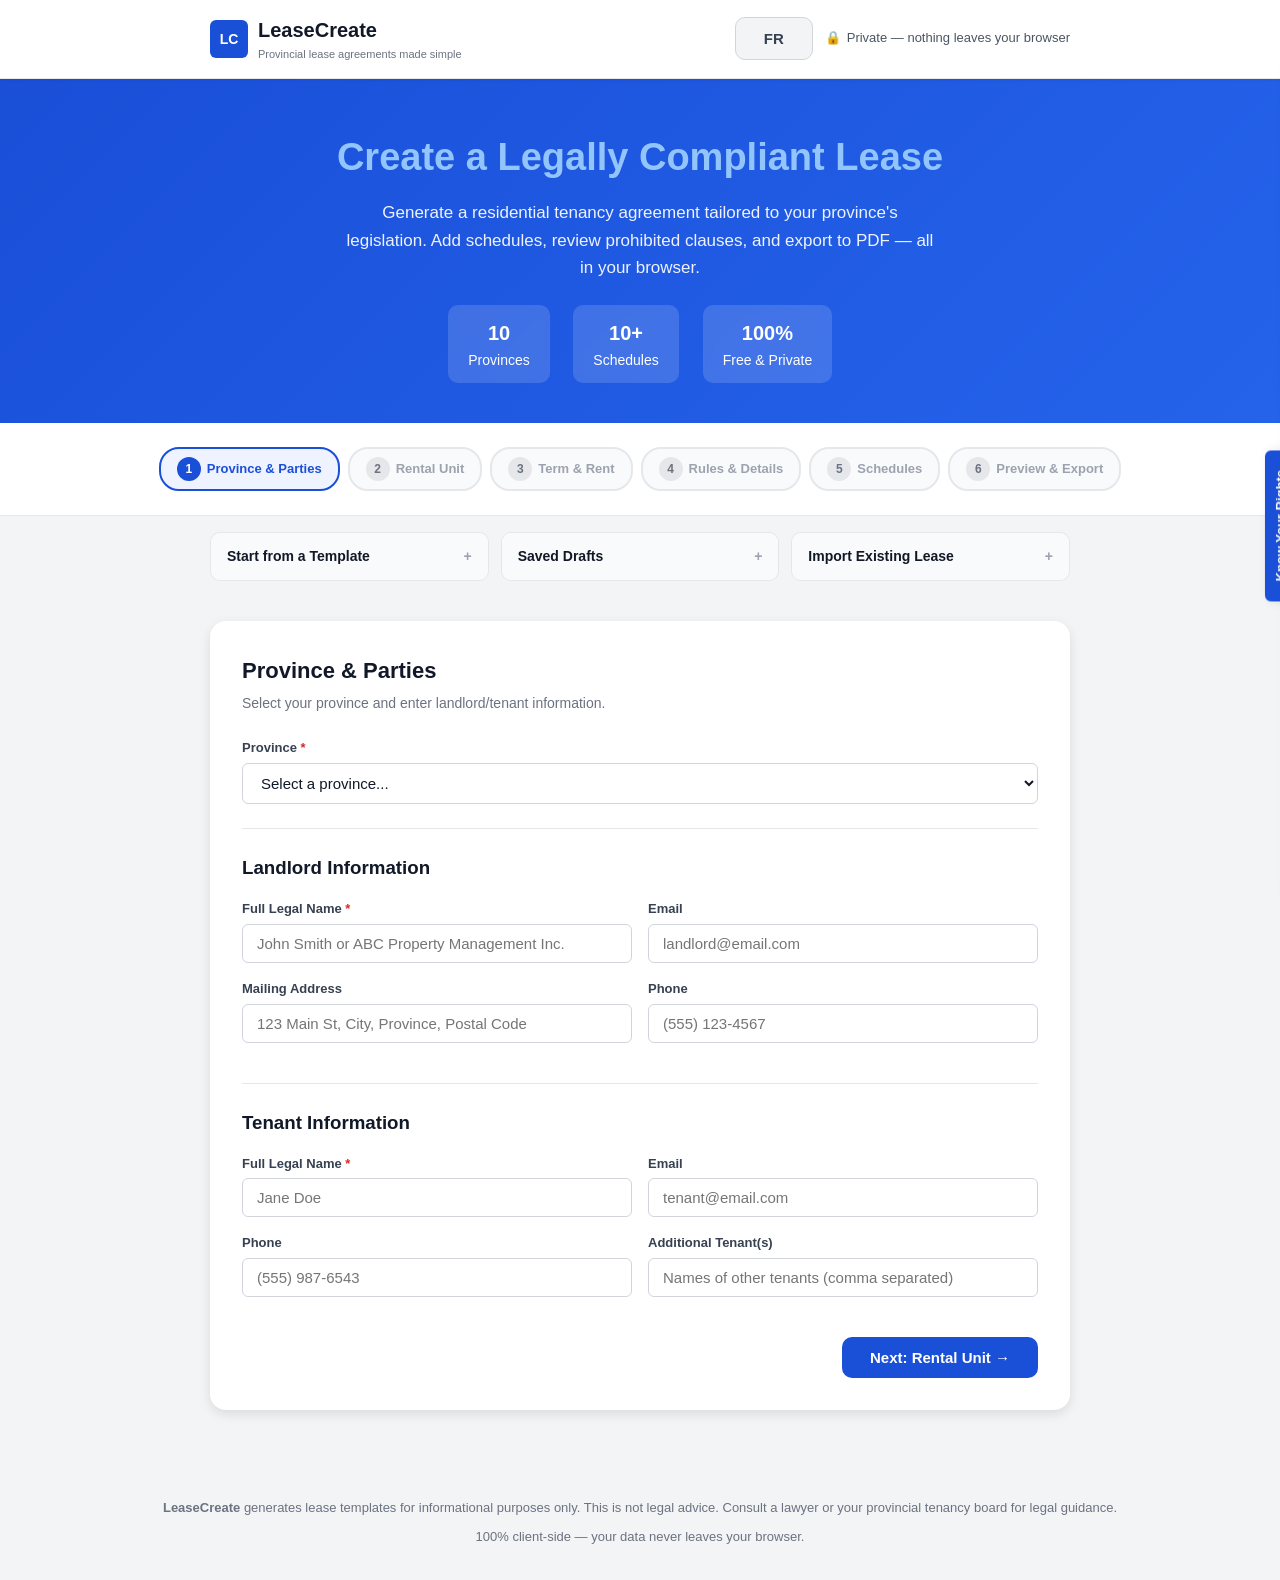
==== leasecreate/index.html @ 9e089ffe "Add LeaseCreate — Canadian residential lease agreement generator Adds LeaseCreate as a new tool at /" ====
<!DOCTYPE html>
<html lang="en">
<head>
  <meta charset="UTF-8" />
  <meta name="viewport" content="width=device-width, initial-scale=1.0" />
  <title>LeaseCreate — Canadian Residential Lease Agreement Generator</title>
  <meta name="description" content="Generate legally compliant residential lease agreements for any Canadian province. Free, private, 100% browser-based. Includes schedules, deposit rules, and provincial legislation references." />
  <meta name="keywords" content="lease agreement generator, Canadian lease, Ontario standard lease, BC rental agreement, Alberta lease, residential tenancy agreement, lease creator, rental agreement template" />
  <meta name="robots" content="index, follow" />

  <!-- Open Graph -->
  <meta property="og:title" content="LeaseCreate — Canadian Lease Agreement Generator" />
  <meta property="og:description" content="Generate legally compliant residential lease agreements for any Canadian province. Free, private, 100% browser-based." />
  <meta property="og:type" content="website" />

  <!-- Schema.org -->
  <script type="application/ld+json">
  {
    "@context": "https://schema.org",
    "@type": "WebApplication",
    "name": "LeaseCreate",
    "description": "Free browser-based Canadian residential lease agreement generator with provincial compliance, schedules, and legal references.",
    "applicationCategory": "UtilitiesApplication",
    "operatingSystem": "Any",
    "offers": { "@type": "Offer", "price": "0", "priceCurrency": "CAD" },
    "areaServed": { "@type": "Country", "name": "Canada" }
  }
  </script>

  <link rel="stylesheet" href="css/styles.css" />
</head>
<body>

<!-- ── Header ──────────────────────────────────────────────────────────────── -->
<header class="site-header">
  <div class="header-inner">
    <a href="/" class="logo" aria-label="LeaseCreate home">
      <div class="logo-icon">LC</div>
      <div>
        <div class="logo-text" data-i18n="app.name">LeaseCreate</div>
        <div class="logo-tagline" data-i18n="app.tagline">Provincial lease agreements made simple</div>
      </div>
    </a>
    <div class="header-actions">
      <button class="btn btn-sm btn-secondary" id="lang-switch" title="Toggle French/English">FR</button>
      <div class="header-badge">
        <span>&#128274;</span> <span data-i18n="app.privacy">Private — nothing leaves your browser</span>
      </div>
    </div>
  </div>
</header>

<!-- ── Hero ─────────────────────────────────────────────────────────────────── -->
<section class="hero">
  <div class="container">
    <h1><span data-i18n="hero.title.pre">Create a </span><span data-i18n="hero.title.highlight">Legally Compliant</span><span data-i18n="hero.title.post"> Lease</span></h1>
    <p data-i18n="hero.subtitle">
      Generate a residential tenancy agreement tailored to your province's legislation.
      Add schedules, review prohibited clauses, and export to PDF — all in your browser.
    </p>
    <div class="hero-features">
      <div class="hero-feature"><strong>10</strong> <span data-i18n="hero.provinces">Provinces</span></div>
      <div class="hero-feature"><strong>10+</strong> <span data-i18n="hero.schedules">Schedules</span></div>
      <div class="hero-feature"><strong>100%</strong> <span data-i18n="hero.free">Free &amp; Private</span></div>
    </div>
  </div>
</section>

<!-- ── Step Indicator ──────────────────────────────────────────────────────── -->
<div class="step-indicator">
  <div class="step active">
    <span class="step-num">1</span>
    <span class="step-label" data-i18n="step.1">Province &amp; Parties</span>
  </div>
  <div class="step">
    <span class="step-num">2</span>
    <span class="step-label" data-i18n="step.2">Rental Unit</span>
  </div>
  <div class="step">
    <span class="step-num">3</span>
    <span class="step-label" data-i18n="step.3">Term &amp; Rent</span>
  </div>
  <div class="step">
    <span class="step-num">4</span>
    <span class="step-label" data-i18n="step.4">Rules &amp; Details</span>
  </div>
  <div class="step">
    <span class="step-num">5</span>
    <span class="step-label" data-i18n="step.5">Schedules</span>
  </div>
  <div class="step">
    <span class="step-num">6</span>
    <span class="step-label" data-i18n="step.6">Preview &amp; Export</span>
  </div>
</div>

<!-- ── Rights Sidebar (Feature 5) ──────────────────────────────────────────── -->
<button class="rights-toggle" id="rights-toggle" data-i18n="rights.toggle">Know Your Rights</button>
<aside class="rights-sidebar" id="rights-sidebar"></aside>

<main>
<div class="container">

<!-- ── Templates & Drafts Bar (Features 9 & 10) ────────────────────────────── -->
<div class="toolbar-bar">
  <details class="toolbar-section">
    <summary data-i18n="templates.title">Start from a Template</summary>
    <div id="template-container"></div>
  </details>
  <details class="toolbar-section">
    <summary data-i18n="drafts.load">Saved Drafts</summary>
    <div id="drafts-container"></div>
  </details>
  <details class="toolbar-section">
    <summary>Import Existing Lease</summary>
    <div id="import-container"></div>
  </details>
</div>

<!-- ══════════════════════════════════════════════════════════════════════════ -->
<!-- STEP 1: Province & Parties                                               -->
<!-- ══════════════════════════════════════════════════════════════════════════ -->
<div class="form-step active" data-step="1">
  <div class="step-card">
    <h2 data-i18n="step1.title">Province &amp; Parties</h2>
    <p class="step-desc" data-i18n="step1.desc">Select your province and enter landlord/tenant information.</p>

    <div class="form-group">
      <label for="province"><span data-i18n="step1.province">Province</span> <span class="required">*</span></label>
      <select id="province" required>
        <option value="">Select a province...</option>
      </select>
    </div>

    <div id="province-info" hidden></div>

    <hr style="margin: 24px 0; border: none; border-top: 1px solid var(--gray-200);">

    <h3 style="margin-bottom: 16px;" data-i18n="step1.landlord">Landlord Information</h3>
    <div class="form-row">
      <div class="form-group">
        <label for="landlordName"><span data-i18n="step1.landlord.name">Full Legal Name</span> <span class="required">*</span></label>
        <input type="text" id="landlordName" required placeholder="John Smith or ABC Property Management Inc.">
      </div>
      <div class="form-group">
        <label for="landlordEmail" data-i18n="step1.landlord.email">Email</label>
        <input type="email" id="landlordEmail" placeholder="landlord@email.com">
      </div>
    </div>
    <div class="form-row">
      <div class="form-group">
        <label for="landlordAddress" data-i18n="step1.landlord.address">Mailing Address</label>
        <input type="text" id="landlordAddress" placeholder="123 Main St, City, Province, Postal Code">
      </div>
      <div class="form-group">
        <label for="landlordPhone" data-i18n="step1.landlord.phone">Phone</label>
        <input type="tel" id="landlordPhone" placeholder="(555) 123-4567">
      </div>
    </div>

    <hr style="margin: 24px 0; border: none; border-top: 1px solid var(--gray-200);">

    <h3 style="margin-bottom: 16px;" data-i18n="step1.tenant">Tenant Information</h3>
    <div class="form-row">
      <div class="form-group">
        <label for="tenantName"><span data-i18n="step1.tenant.name">Full Legal Name</span> <span class="required">*</span></label>
        <input type="text" id="tenantName" required placeholder="Jane Doe">
      </div>
      <div class="form-group">
        <label for="tenantEmail" data-i18n="step1.tenant.email">Email</label>
        <input type="email" id="tenantEmail" placeholder="tenant@email.com">
      </div>
    </div>
    <div class="form-row">
      <div class="form-group">
        <label for="tenantPhone" data-i18n="step1.tenant.phone">Phone</label>
        <input type="tel" id="tenantPhone" placeholder="(555) 987-6543">
      </div>
      <div class="form-group">
        <label for="additionalTenants" data-i18n="step1.tenant.additional">Additional Tenant(s)</label>
        <input type="text" id="additionalTenants" placeholder="Names of other tenants (comma separated)">
      </div>
    </div>

    <div class="btn-row">
      <div></div>
      <button class="btn btn-primary btn-next">Next: Rental Unit &rarr;</button>
    </div>
  </div>
</div>

<!-- ══════════════════════════════════════════════════════════════════════════ -->
<!-- STEP 2: Rental Unit                                                      -->
<!-- ══════════════════════════════════════════════════════════════════════════ -->
<div class="form-step" data-step="2">
  <div class="step-card">
    <h2 data-i18n="step2.title">Rental Unit Details</h2>
    <p class="step-desc" data-i18n="step2.desc">Describe the property being rented.</p>

    <div class="form-row">
      <div class="form-group" style="grid-column: 1 / -1;">
        <label for="unitAddress"><span data-i18n="step2.address">Street Address</span> <span class="required">*</span></label>
        <input type="text" id="unitAddress" required placeholder="456 Rental Ave">
      </div>
    </div>
    <div class="form-row three">
      <div class="form-group">
        <label for="unitNumber" data-i18n="step2.unit">Unit / Suite #</label>
        <input type="text" id="unitNumber" placeholder="Apt 2B">
      </div>
      <div class="form-group">
        <label for="city"><span data-i18n="step2.city">City</span> <span class="required">*</span></label>
        <input type="text" id="city" required placeholder="Toronto">
      </div>
      <div class="form-group">
        <label for="postalCode"><span data-i18n="step2.postal">Postal Code</span> <span class="required">*</span></label>
        <input type="text" id="postalCode" required placeholder="M5V 1A1">
      </div>
    </div>

    <div class="form-row">
      <div class="form-group">
        <label for="unitType" data-i18n="step2.type">Unit Type</label>
        <select id="unitType">
          <option value="">Select...</option>
          <option value="Apartment">Apartment</option>
          <option value="Condo">Condo/Condominium</option>
          <option value="House">House</option>
          <option value="Townhouse">Townhouse</option>
          <option value="Basement">Basement Apartment</option>
          <option value="Duplex">Duplex</option>
          <option value="Room">Room in Shared Dwelling</option>
          <option value="Studio">Studio/Bachelor</option>
          <option value="Other">Other</option>
        </select>
      </div>
      <div class="form-group" style="display: flex; flex-direction: column; justify-content: flex-end;">
        <div class="form-check">
          <input type="checkbox" id="isFurnished">
          <label for="isFurnished" data-i18n="step2.furnished">Furnished</label>
        </div>
      </div>
    </div>

    <div class="form-row">
      <div class="form-group">
        <div class="form-check">
          <input type="checkbox" id="parkingIncluded">
          <label for="parkingIncluded" data-i18n="step2.parking">Parking included</label>
        </div>
        <input type="text" id="parkingDetails" placeholder="Parking details (e.g., 1 underground spot)" style="margin-top: 6px;">
      </div>
      <div class="form-group">
        <div class="form-check">
          <input type="checkbox" id="storageIncluded">
          <label for="storageIncluded" data-i18n="step2.storage">Storage locker included</label>
        </div>
      </div>
    </div>

    <div class="btn-row">
      <button class="btn btn-secondary btn-prev">&larr; Back</button>
      <button class="btn btn-primary btn-next">Next: Term &amp; Rent &rarr;</button>
    </div>
  </div>
</div>

<!-- ══════════════════════════════════════════════════════════════════════════ -->
<!-- STEP 3: Term & Rent                                                      -->
<!-- ══════════════════════════════════════════════════════════════════════════ -->
<div class="form-step" data-step="3">
  <div class="step-card">
    <h2 data-i18n="step3.title">Tenancy Term &amp; Rent</h2>
    <p class="step-desc" data-i18n="step3.desc">Set the lease term, rent amount, and deposit details.</p>

    <h3 style="margin-bottom: 12px;">Tenancy Type</h3>
    <div class="form-row">
      <div class="form-check">
        <input type="radio" name="termType" id="termFixed" value="fixed" checked>
        <label for="termFixed" data-i18n="step3.fixed">Fixed Term (e.g., 1 year)</label>
      </div>
      <div class="form-check">
        <input type="radio" name="termType" id="termMonthly" value="monthly">
        <label for="termMonthly" data-i18n="step3.monthly">Month-to-Month (Periodic)</label>
      </div>
    </div>

    <div class="form-row" style="margin-top: 16px;">
      <div class="form-group">
        <label for="startDate"><span data-i18n="step3.start">Start Date</span> <span class="required">*</span></label>
        <input type="date" id="startDate" required>
      </div>
      <div class="form-group" id="endDateGroup">
        <label for="endDate"><span data-i18n="step3.end">End Date</span> <span class="required">*</span></label>
        <input type="date" id="endDate">
      </div>
    </div>

    <hr style="margin: 24px 0; border: none; border-top: 1px solid var(--gray-200);">

    <h3 style="margin-bottom: 12px;">Rent</h3>
    <div class="form-row three">
      <div class="form-group">
        <label for="rentAmount"><span data-i18n="step3.rent">Monthly Rent ($)</span> <span class="required">*</span></label>
        <input type="number" id="rentAmount" required step="0.01" placeholder="1800.00">
      </div>
      <div class="form-group">
        <label for="rentDueDay" data-i18n="step3.due">Due Day</label>
        <select id="rentDueDay">
          <option value="1st">1st of the month</option>
          <option value="15th">15th of the month</option>
          <option value="Last day">Last day of the month</option>
        </select>
      </div>
      <div class="form-group">
        <label for="paymentMethod" data-i18n="step3.method">Payment Method</label>
        <select id="paymentMethod">
          <option value="E-transfer">E-transfer</option>
          <option value="Cheque">Cheque</option>
          <option value="Direct deposit">Direct deposit</option>
          <option value="Cash">Cash</option>
          <option value="Other">Other</option>
        </select>
      </div>
    </div>

    <hr style="margin: 24px 0; border: none; border-top: 1px solid var(--gray-200);">

    <h3 style="margin-bottom: 12px;" data-i18n="step3.deposits">Deposits</h3>
    <div id="deposit-fields">
      <p class="form-notice">Select a province in Step 1 to see deposit rules for your jurisdiction.</p>
    </div>

    <div class="btn-row">
      <button class="btn btn-secondary btn-prev">&larr; Back</button>
      <button class="btn btn-primary btn-next">Next: Rules &amp; Details &rarr;</button>
    </div>
  </div>
</div>

<!-- ══════════════════════════════════════════════════════════════════════════ -->
<!-- STEP 4: Rules & Details                                                  -->
<!-- ══════════════════════════════════════════════════════════════════════════ -->
<div class="form-step" data-step="4">
  <div class="step-card">
    <h2 data-i18n="step4.title">Rules, Utilities &amp; Details</h2>
    <p class="step-desc" data-i18n="step4.desc">Set house rules, utility responsibilities, and additional terms.</p>

    <h3 style="margin-bottom: 12px;">House Rules</h3>
    <div class="form-row">
      <div>
        <div class="form-check">
          <input type="checkbox" id="smokingAllowed">
          <label for="smokingAllowed" data-i18n="step4.smoking">Smoking permitted</label>
        </div>
        <div class="form-check">
          <input type="checkbox" id="petsAllowed">
          <label for="petsAllowed" data-i18n="step4.pets">Pets permitted</label>
        </div>
        <p id="pet-notice" hidden></p>
      </div>
      <div>
        <div class="form-check">
          <input type="checkbox" id="tenantInsurance">
          <label for="tenantInsurance" data-i18n="step4.insurance">Tenant insurance required</label>
        </div>
      </div>
    </div>

    <div class="form-row" style="margin-top: 12px;">
      <div class="form-group">
        <label for="guestPolicy" data-i18n="step4.guest">Guest Policy</label>
        <input type="text" id="guestPolicy" placeholder="e.g., Guests may stay up to 14 consecutive days">
      </div>
      <div class="form-group">
        <label for="noisePolicy" data-i18n="step4.noise">Quiet Hours</label>
        <input type="text" id="noisePolicy" placeholder="e.g., 10 PM to 8 AM">
      </div>
    </div>

    <hr style="margin: 24px 0; border: none; border-top: 1px solid var(--gray-200);">

    <h3 style="margin-bottom: 12px;" data-i18n="step4.utilities">Utilities Included in Rent</h3>
    <div class="utility-grid">
      <div class="utility-item">
        <span>Heat</span>
        <label class="toggle-switch">
          <input type="checkbox" class="utility-toggle" data-utility="heat" checked>
          <span class="toggle-slider"></span>
        </label>
      </div>
      <div class="utility-item">
        <span>Electricity</span>
        <label class="toggle-switch">
          <input type="checkbox" class="utility-toggle" data-utility="electricity">
          <span class="toggle-slider"></span>
        </label>
      </div>
      <div class="utility-item">
        <span>Water</span>
        <label class="toggle-switch">
          <input type="checkbox" class="utility-toggle" data-utility="water" checked>
          <span class="toggle-slider"></span>
        </label>
      </div>
      <div class="utility-item">
        <span>Internet</span>
        <label class="toggle-switch">
          <input type="checkbox" class="utility-toggle" data-utility="internet">
          <span class="toggle-slider"></span>
        </label>
      </div>
      <div class="utility-item">
        <span>Cable / TV</span>
        <label class="toggle-switch">
          <input type="checkbox" class="utility-toggle" data-utility="cabletv">
          <span class="toggle-slider"></span>
        </label>
      </div>
      <div class="utility-item">
        <span>Laundry</span>
        <label class="toggle-switch">
          <input type="checkbox" class="utility-toggle" data-utility="laundry">
          <span class="toggle-slider"></span>
        </label>
      </div>
      <div class="utility-item">
        <span>Air Conditioning</span>
        <label class="toggle-switch">
          <input type="checkbox" class="utility-toggle" data-utility="airconditioning">
          <span class="toggle-slider"></span>
        </label>
      </div>
    </div>

    <hr style="margin: 24px 0; border: none; border-top: 1px solid var(--gray-200);">

    <div class="form-group">
      <label for="maintenanceNotes" data-i18n="step4.maintenance">Maintenance Notes</label>
      <textarea id="maintenanceNotes" rows="3" placeholder="Any specific maintenance responsibilities or notes..."></textarea>
    </div>

    <div class="form-group">
      <label for="additionalTerms" data-i18n="step4.additional">Additional Terms</label>
      <textarea id="additionalTerms" rows="4" placeholder="Any additional terms or conditions agreed between parties..."></textarea>
      <span class="field-help">Terms that conflict with provincial legislation are void and unenforceable.</span>
      <!-- Feature 1: Clause Checker results -->
      <div id="clause-check-results" class="clause-results" hidden></div>
    </div>

    <div class="btn-row">
      <button class="btn btn-secondary btn-prev">&larr; Back</button>
      <button class="btn btn-primary btn-next">Next: Schedules &rarr;</button>
    </div>
  </div>
</div>

<!-- ══════════════════════════════════════════════════════════════════════════ -->
<!-- STEP 5: Schedules                                                        -->
<!-- ══════════════════════════════════════════════════════════════════════════ -->
<div class="form-step" data-step="5">
  <div class="step-card">
    <h2 data-i18n="step5.title">Schedules (Additional Agreements)</h2>
    <p class="step-desc" data-i18n="step5.desc">Select any additional schedules to attach to the lease. These become part of the agreement.</p>

    <div id="schedule-list">
      <p class="form-notice">Select a province first to see available schedules.</p>
    </div>

    <div class="btn-row">
      <button class="btn btn-secondary btn-prev">&larr; Back</button>
      <button class="btn btn-primary btn-next" data-i18n="btn.generate">Generate Lease &rarr;</button>
    </div>
  </div>
</div>

<!-- ══════════════════════════════════════════════════════════════════════════ -->
<!-- STEP 6: Preview & Export                                                 -->
<!-- ══════════════════════════════════════════════════════════════════════════ -->
<div class="form-step" data-step="6">
  <div class="step-card">
    <h2 data-i18n="step6.title">Preview &amp; Export</h2>
    <p class="step-desc" data-i18n="step6.desc">Review your lease agreement and export to PDF.</p>

    <div class="preview-actions">
      <button class="btn btn-success btn-lg" id="btn-export" data-i18n="step6.export">Export as PDF</button>
      <button class="btn btn-secondary" id="btn-edit" data-i18n="step6.edit">&larr; Edit Details</button>
      <button class="btn btn-secondary" id="btn-regenerate" data-i18n="step6.regenerate">Regenerate Preview</button>
    </div>
  </div>

  <div id="lease-preview"></div>

  <div style="text-align: center; margin: 24px 0;">
    <button class="btn btn-success btn-lg" onclick="document.getElementById('btn-export').click()" data-i18n="step6.export">Export as PDF</button>
  </div>
</div>

</div><!-- .container -->
</main>

<!-- ── Footer ──────────────────────────────────────────────────────────────── -->
<footer class="site-footer">
  <p data-i18n="footer.disclaimer">
    <strong>LeaseCreate</strong> generates lease templates for informational purposes only.
    This is not legal advice. Consult a lawyer or your provincial tenancy board for legal guidance.
  </p>
  <p style="margin-top: 8px;" data-i18n="footer.privacy">
    100% client-side — your data never leaves your browser.
  </p>
</footer>

<script src="js/bundle.js"></script>
</body>
</html>
---- leasecreate/css/styles.css ----
/* LeaseCreate — Styles */

/* ── Reset & Base ──────────────────────────────────────────────────────────── */
*, *::before, *::after { box-sizing: border-box; margin: 0; padding: 0; }

:root {
  --font: -apple-system, BlinkMacSystemFont, 'Segoe UI', Roboto, 'Helvetica Neue', Arial, sans-serif;

  --primary:      #1a4fd8;
  --primary-dark: #1239a8;
  --primary-bg:   #eef3ff;
  --primary-light: #dbe7ff;

  --green:    #16a34a;
  --green-bg: #f0fdf4;
  --green-bd: #bbf7d0;

  --amber:    #d97706;
  --amber-bg: #fffbeb;
  --amber-bd: #fde68a;

  --red:    #dc2626;
  --red-bg: #fef2f2;

  --gray-900: #111827;
  --gray-700: #374151;
  --gray-600: #4b5563;
  --gray-500: #6b7280;
  --gray-400: #9ca3af;
  --gray-300: #d1d5db;
  --gray-200: #e5e7eb;
  --gray-100: #f3f4f6;
  --gray-50:  #f9fafb;
  --white:    #ffffff;

  --radius-sm: 6px;
  --radius:    10px;
  --radius-lg: 16px;

  --shadow-sm: 0 1px 3px rgba(0,0,0,.08);
  --shadow:    0 4px 12px rgba(0,0,0,.1);
  --shadow-lg: 0 8px 24px rgba(0,0,0,.12);
}

html { scroll-behavior: smooth; }

body {
  font-family: var(--font);
  font-size: 16px;
  line-height: 1.6;
  color: var(--gray-900);
  background: var(--gray-100);
}

a { color: var(--primary); }
a:hover { color: var(--primary-dark); }

/* ── Layout ────────────────────────────────────────────────────────────────── */
.container {
  max-width: 900px;
  margin: 0 auto;
  padding: 0 20px;
}

/* ── Header ────────────────────────────────────────────────────────────────── */
.site-header {
  background: var(--white);
  border-bottom: 1px solid var(--gray-200);
  position: sticky;
  top: 0;
  z-index: 100;
  box-shadow: var(--shadow-sm);
}

.header-inner {
  max-width: 900px;
  margin: 0 auto;
  padding: 14px 20px;
  display: flex;
  align-items: center;
  justify-content: space-between;
  gap: 16px;
}

.logo {
  display: flex;
  align-items: center;
  gap: 10px;
  text-decoration: none;
}

.logo-icon {
  width: 38px;
  height: 38px;
  background: var(--primary);
  border-radius: var(--radius-sm);
  display: flex;
  align-items: center;
  justify-content: center;
  color: var(--white);
  font-weight: 800;
  font-size: 14px;
}

.logo-text {
  font-size: 20px;
  font-weight: 800;
  color: var(--gray-900);
}

.logo-tagline {
  font-size: 11px;
  color: var(--gray-500);
}

.header-actions {
  display: flex;
  align-items: center;
  gap: 12px;
}

.header-badge {
  font-size: 13px;
  color: var(--gray-600);
  display: flex;
  align-items: center;
  gap: 6px;
}

.btn-sm {
  padding: 6px 14px;
  font-size: 13px;
  border-radius: var(--radius-sm);
}

.btn-danger {
  background: var(--red);
  color: var(--white);
  border: none;
}

.btn-danger:hover {
  background: #b91c1c;
}

/* ── Hero ──────────────────────────────────────────────────────────────────── */
.hero {
  background: linear-gradient(135deg, var(--primary) 0%, #2563eb 100%);
  color: var(--white);
  padding: 48px 0 40px;
  text-align: center;
}

.hero h1 {
  font-size: clamp(26px, 4vw, 38px);
  font-weight: 800;
  margin-bottom: 12px;
}

.hero h1 span { color: #93c5fd; }

.hero p {
  font-size: 17px;
  max-width: 600px;
  margin: 0 auto 24px;
  opacity: 0.92;
}

.hero-features {
  display: flex;
  justify-content: center;
  gap: 24px;
  flex-wrap: wrap;
}

.hero-feature {
  background: rgba(255,255,255,0.15);
  border-radius: var(--radius);
  padding: 12px 20px;
  font-size: 14px;
  backdrop-filter: blur(4px);
}

.hero-feature strong { display: block; font-size: 20px; }

/* ── Step Indicator ────────────────────────────────────────────────────────── */
.step-indicator {
  display: flex;
  justify-content: center;
  gap: 8px;
  padding: 24px 20px;
  background: var(--white);
  border-bottom: 1px solid var(--gray-200);
  flex-wrap: wrap;
}

.step-indicator .step {
  display: flex;
  align-items: center;
  gap: 6px;
  padding: 8px 16px;
  border-radius: 20px;
  font-size: 13px;
  font-weight: 600;
  color: var(--gray-400);
  background: var(--gray-50);
  border: 2px solid var(--gray-200);
  transition: all 0.3s;
}

.step-indicator .step .step-num {
  width: 24px;
  height: 24px;
  border-radius: 50%;
  display: flex;
  align-items: center;
  justify-content: center;
  font-size: 12px;
  font-weight: 700;
  background: var(--gray-200);
  color: var(--gray-500);
}

.step-indicator .step.active {
  color: var(--primary);
  background: var(--primary-bg);
  border-color: var(--primary);
}

.step-indicator .step.active .step-num {
  background: var(--primary);
  color: var(--white);
}

.step-indicator .step.completed {
  color: var(--green);
  background: var(--green-bg);
  border-color: var(--green-bd);
}

.step-indicator .step.completed .step-num {
  background: var(--green);
  color: var(--white);
}

/* ── Form Steps ────────────────────────────────────────────────────────────── */
.form-step {
  display: none;
  padding: 32px 0;
}

.form-step.active { display: block; }

.step-card {
  background: var(--white);
  border-radius: var(--radius-lg);
  padding: 32px;
  box-shadow: var(--shadow);
  margin-bottom: 24px;
}

.step-card h2 {
  font-size: 22px;
  margin-bottom: 4px;
  color: var(--gray-900);
}

.step-card .step-desc {
  color: var(--gray-500);
  margin-bottom: 24px;
  font-size: 14px;
}

/* ── Form Groups ───────────────────────────────────────────────────────────── */
.form-row {
  display: grid;
  grid-template-columns: 1fr 1fr;
  gap: 16px;
}

.form-row.three { grid-template-columns: 1fr 1fr 1fr; }

.form-group {
  margin-bottom: 16px;
}

.form-group label {
  display: block;
  font-size: 13px;
  font-weight: 600;
  color: var(--gray-700);
  margin-bottom: 4px;
}

.form-group label .required {
  color: var(--red);
}

.form-group input,
.form-group select,
.form-group textarea {
  width: 100%;
  padding: 10px 14px;
  border: 1.5px solid var(--gray-300);
  border-radius: var(--radius-sm);
  font-family: var(--font);
  font-size: 15px;
  color: var(--gray-900);
  background: var(--white);
  transition: border-color 0.2s, box-shadow 0.2s;
}

.form-group input:focus,
.form-group select:focus,
.form-group textarea:focus {
  outline: none;
  border-color: var(--primary);
  box-shadow: 0 0 0 3px rgba(26,79,216,0.12);
}

.form-group textarea {
  resize: vertical;
  min-height: 80px;
}

.form-group.error input,
.form-group.error select,
.form-group.error textarea {
  border-color: var(--red);
  box-shadow: 0 0 0 3px rgba(220,38,38,0.1);
}

.field-help {
  display: block;
  font-size: 12px;
  color: var(--gray-500);
  margin-top: 4px;
}

.form-notice {
  background: var(--amber-bg);
  border: 1px solid var(--amber-bd);
  border-left: 4px solid var(--amber);
  padding: 12px 16px;
  border-radius: var(--radius-sm);
  font-size: 14px;
  margin-bottom: 16px;
}

/* ── Checkbox / Radio ──────────────────────────────────────────────────────── */
.form-check {
  display: flex;
  align-items: center;
  gap: 8px;
  margin-bottom: 8px;
}

.form-check input[type="checkbox"],
.form-check input[type="radio"] {
  width: 18px;
  height: 18px;
  accent-color: var(--primary);
}

.form-check label {
  font-size: 14px;
  font-weight: 500;
  margin-bottom: 0;
}

/* ── Province Info Banner ──────────────────────────────────────────────────── */
#province-info {
  background: var(--primary-bg);
  border: 1px solid var(--primary-light);
  border-left: 4px solid var(--primary);
  border-radius: var(--radius-sm);
  padding: 14px 18px;
  margin-top: 16px;
  font-size: 14px;
  line-height: 1.6;
}

#province-info .info-warning {
  color: var(--amber);
  font-weight: 600;
}

/* ── Utility Toggles ──────────────────────────────────────────────────────── */
.utility-grid {
  display: grid;
  grid-template-columns: 1fr 1fr;
  gap: 8px;
}

.utility-item {
  display: flex;
  align-items: center;
  justify-content: space-between;
  padding: 10px 14px;
  background: var(--gray-50);
  border-radius: var(--radius-sm);
  border: 1px solid var(--gray-200);
}

.utility-item span { font-size: 14px; font-weight: 500; }

.toggle-switch {
  position: relative;
  width: 44px;
  height: 24px;
}

.toggle-switch input {
  opacity: 0;
  width: 0;
  height: 0;
}

.toggle-slider {
  position: absolute;
  inset: 0;
  background: var(--gray-300);
  border-radius: 12px;
  cursor: pointer;
  transition: 0.3s;
}

.toggle-slider::before {
  content: '';
  position: absolute;
  width: 18px;
  height: 18px;
  left: 3px;
  top: 3px;
  background: var(--white);
  border-radius: 50%;
  transition: 0.3s;
}

.toggle-switch input:checked + .toggle-slider {
  background: var(--green);
}

.toggle-switch input:checked + .toggle-slider::before {
  transform: translateX(20px);
}

/* ── Schedule Selector ─────────────────────────────────────────────────────── */
#schedule-list {
  display: grid;
  gap: 8px;
}

.schedule-option {
  border: 1.5px solid var(--gray-200);
  border-radius: var(--radius);
  padding: 14px 16px;
  transition: all 0.2s;
  cursor: pointer;
}

.schedule-option:hover {
  border-color: var(--primary);
  background: var(--primary-bg);
}

.schedule-option label {
  display: flex;
  align-items: flex-start;
  gap: 12px;
  cursor: pointer;
}

.schedule-option input[type="checkbox"] {
  margin-top: 3px;
  width: 18px;
  height: 18px;
  accent-color: var(--primary);
  flex-shrink: 0;
}

.schedule-info {
  display: flex;
  flex-direction: column;
  gap: 2px;
}

.schedule-info strong { font-size: 14px; }
.schedule-info span { font-size: 12px; color: var(--gray-500); }

/* ── Buttons ───────────────────────────────────────────────────────────────── */
.btn-row {
  display: flex;
  justify-content: space-between;
  gap: 12px;
  margin-top: 24px;
}

.btn {
  display: inline-flex;
  align-items: center;
  gap: 8px;
  padding: 12px 28px;
  border-radius: var(--radius);
  font-family: var(--font);
  font-size: 15px;
  font-weight: 600;
  cursor: pointer;
  border: none;
  transition: all 0.2s;
}

.btn-primary {
  background: var(--primary);
  color: var(--white);
}

.btn-primary:hover {
  background: var(--primary-dark);
  box-shadow: var(--shadow);
}

.btn-secondary {
  background: var(--gray-100);
  color: var(--gray-700);
  border: 1.5px solid var(--gray-300);
}

.btn-secondary:hover {
  background: var(--gray-200);
}

.btn-success {
  background: var(--green);
  color: var(--white);
}

.btn-success:hover {
  background: #15803d;
  box-shadow: var(--shadow);
}

.btn-lg {
  padding: 14px 36px;
  font-size: 16px;
}

/* ── Preview ───────────────────────────────────────────────────────────────── */
.preview-actions {
  display: flex;
  gap: 12px;
  margin-bottom: 20px;
  flex-wrap: wrap;
}

#lease-preview {
  background: var(--white);
  border-radius: var(--radius-lg);
  padding: 40px;
  box-shadow: var(--shadow-lg);
  font-family: 'Georgia', 'Times New Roman', serif;
  font-size: 14px;
  line-height: 1.6;
  color: #1a1a1a;
}

#lease-preview h1 {
  font-size: 22px;
  text-align: center;
  margin-bottom: 4px;
  letter-spacing: 2px;
}

#lease-preview h2 {
  font-size: 15px;
  border-bottom: 2px solid var(--primary);
  padding-bottom: 4px;
  margin: 24px 0 12px;
  color: var(--primary);
}

#lease-preview h3 {
  font-size: 13px;
  margin: 14px 0 6px;
}

#lease-preview .lease-header {
  text-align: center;
  margin-bottom: 30px;
  border-bottom: 3px double #333;
  padding-bottom: 20px;
}

#lease-preview .lease-subtitle { color: #555; font-style: italic; }
#lease-preview .lease-legislation { font-size: 11px; color: #666; }
#lease-preview .lease-date { margin-top: 8px; }

#lease-preview .lease-note {
  background: #fff3cd;
  padding: 8px 12px;
  border-left: 4px solid #ffc107;
  margin: 10px 0;
  font-size: 11px;
}

#lease-preview .lease-section { margin-bottom: 20px; }

#lease-preview .lease-field-group {
  display: grid;
  grid-template-columns: 1fr 1fr;
  gap: 16px;
}

#lease-preview .lease-field label {
  font-weight: bold;
  font-size: 10px;
  text-transform: uppercase;
  color: #555;
}

#lease-preview .full-width { grid-column: 1 / -1; }

#lease-preview .lease-info {
  font-size: 11px;
  color: #555;
  font-style: italic;
  margin-top: 4px;
}

#lease-preview .lease-warning {
  background: var(--red-bg);
  border-left: 4px solid var(--red);
  padding: 8px 12px;
  font-size: 11px;
}

#lease-preview .lease-table {
  width: 100%;
  border-collapse: collapse;
  margin: 10px 0;
  font-size: 12px;
}

#lease-preview .lease-table th,
#lease-preview .lease-table td {
  border: 1px solid #ccc;
  padding: 6px 10px;
  text-align: left;
}

#lease-preview .lease-table th {
  background: #f0f0f0;
  font-weight: bold;
}

#lease-preview .lease-legal {
  background: #f8f9fa;
  padding: 14px;
  border: 1px solid #ddd;
  border-radius: 4px;
}

#lease-preview .sig-grid {
  display: grid;
  grid-template-columns: 1fr 1fr;
  gap: 40px;
  margin-top: 40px;
}

#lease-preview .sig-block { text-align: center; }
#lease-preview .sig-line { border-bottom: 1px solid #333; height: 50px; margin-bottom: 8px; }
#lease-preview .sig-name { font-weight: bold; }
#lease-preview .sig-date { font-size: 10px; color: #555; }

#lease-preview .blank-line {
  border-bottom: 1px solid #ccc;
  height: 28px;
  margin-bottom: 4px;
}

#lease-preview ul {
  margin: 6px 0;
  padding-left: 22px;
}

#lease-preview li { margin-bottom: 3px; font-size: 13px; }

#lease-preview .lease-schedule {
  border-top: 3px solid var(--primary);
  padding-top: 20px;
  margin-top: 30px;
}

#lease-preview .room-cell {
  font-weight: bold;
  background: #f8f8f8;
  vertical-align: top;
}

/* ── Pet Notice ────────────────────────────────────────────────────────────── */
#pet-notice {
  font-size: 12px;
  color: var(--amber);
  font-style: italic;
  margin-top: 4px;
}

/* ── Footer ────────────────────────────────────────────────────────────────── */
.site-footer {
  text-align: center;
  padding: 32px 20px;
  color: var(--gray-500);
  font-size: 13px;
}

.site-footer a { color: var(--primary); }

/* ── Feature 1: Clause Checker ─────────────────────────────────────────────── */
.clause-results {
  margin-top: 8px;
}

.clause-alert {
  display: flex;
  align-items: flex-start;
  gap: 8px;
  padding: 10px 14px;
  border-radius: var(--radius-sm);
  font-size: 13px;
  margin-bottom: 6px;
  line-height: 1.4;
}

.clause-illegal {
  background: var(--red-bg);
  border-left: 4px solid var(--red);
  color: #991b1b;
}

.clause-warning {
  background: var(--amber-bg);
  border-left: 4px solid var(--amber);
  color: #92400e;
}

.clause-info {
  background: #eff6ff;
  border-left: 4px solid #2563eb;
  color: #1e40af;
}

.clause-alert span { font-size: 16px; flex-shrink: 0; margin-top: 1px; }

/* ── Feature 3: Signature Pads ─────────────────────────────────────────────── */
.signature-section {
  margin-top: 32px;
  border-top: 2px solid var(--primary);
  padding-top: 20px;
}

.signature-section h3 {
  font-size: 16px;
  margin-bottom: 4px;
}

.sig-instructions {
  font-size: 13px;
  color: var(--gray-500);
  margin-bottom: 16px;
}

.sig-pads {
  display: grid;
  grid-template-columns: 1fr 1fr;
  gap: 24px;
}

.sig-pad-group label {
  display: block;
  font-weight: 600;
  font-size: 13px;
  margin-bottom: 6px;
  color: var(--gray-700);
}

.sig-pad-wrapper {
  border: 1.5px solid var(--gray-300);
  border-radius: var(--radius-sm);
  overflow: hidden;
  background: var(--white);
  cursor: crosshair;
}

.sig-canvas {
  display: block;
  width: 100%;
  touch-action: none;
}

.sig-pad-actions {
  display: flex;
  gap: 8px;
  align-items: center;
  margin-top: 8px;
}

.sig-typed-input {
  flex: 1;
  padding: 6px 10px;
  border: 1.5px solid var(--gray-300);
  border-radius: var(--radius-sm);
  font-family: 'Brush Script MT', 'Segoe Script', cursive;
  font-size: 18px;
  color: var(--gray-900);
}

.sig-typed-input:focus {
  outline: none;
  border-color: var(--primary);
}

/* ── Feature 5: Rights Sidebar ─────────────────────────────────────────────── */
.rights-toggle {
  position: fixed;
  right: 0;
  top: 50%;
  transform: translateY(-50%) rotate(-90deg);
  transform-origin: right center;
  background: var(--primary);
  color: var(--white);
  border: none;
  padding: 8px 20px;
  font-family: var(--font);
  font-size: 13px;
  font-weight: 600;
  cursor: pointer;
  border-radius: var(--radius-sm) var(--radius-sm) 0 0;
  z-index: 200;
  box-shadow: var(--shadow);
  transition: background 0.2s;
}

.rights-toggle:hover { background: var(--primary-dark); }

.rights-sidebar {
  position: fixed;
  right: -360px;
  top: 60px;
  width: 340px;
  height: calc(100vh - 60px);
  background: var(--white);
  border-left: 1px solid var(--gray-200);
  box-shadow: -4px 0 20px rgba(0,0,0,0.1);
  z-index: 199;
  overflow-y: auto;
  padding: 24px 20px;
  transition: right 0.3s ease;
}

.rights-sidebar.open { right: 0; }

.rights-header h3 {
  font-size: 18px;
  color: var(--primary);
  margin-bottom: 4px;
}

.rights-legislation {
  font-size: 12px;
  color: var(--gray-500);
  margin-bottom: 16px;
}

.rights-list { display: flex; flex-direction: column; gap: 6px; }

.rights-item {
  border: 1px solid var(--gray-200);
  border-radius: var(--radius-sm);
  overflow: hidden;
}

.rights-item summary {
  display: flex;
  justify-content: space-between;
  align-items: center;
  padding: 10px 14px;
  cursor: pointer;
  font-size: 14px;
  background: var(--gray-50);
  list-style: none;
}

.rights-item summary::-webkit-details-marker { display: none; }

.rights-item summary::after {
  content: '+';
  font-weight: 700;
  color: var(--gray-400);
}

.rights-item[open] summary::after { content: '-'; }

.rights-item[open] summary { background: var(--primary-bg); }

.rights-section {
  font-size: 11px;
  color: var(--gray-400);
  font-weight: 400;
}

.rights-item p {
  padding: 12px 14px;
  font-size: 13px;
  line-height: 1.5;
  color: var(--gray-700);
  background: var(--white);
}

/* ── Feature 7: Timeline ───────────────────────────────────────────────────── */
.timeline {
  background: var(--white);
  border-radius: var(--radius-lg);
  padding: 24px 28px;
  box-shadow: var(--shadow);
  margin-bottom: 24px;
}

.timeline-title {
  font-size: 16px;
  color: var(--primary);
  margin-bottom: 16px;
  padding-bottom: 8px;
  border-bottom: 2px solid var(--primary-bg);
}

.timeline-track {
  position: relative;
  padding-left: 24px;
}

.timeline-event {
  position: relative;
  padding: 0 0 20px 20px;
  border-left: 3px solid var(--gray-200);
}

.timeline-event:last-child { border-left-color: transparent; padding-bottom: 0; }

.timeline-dot {
  position: absolute;
  left: -9px;
  top: 2px;
  width: 14px;
  height: 14px;
  border-radius: 50%;
  background: var(--gray-300);
  border: 3px solid var(--white);
  box-shadow: 0 0 0 2px var(--gray-200);
}

.timeline-primary .timeline-dot { background: var(--primary); box-shadow: 0 0 0 2px var(--primary-bg); }
.timeline-primary { border-left-color: var(--primary-bg); }
.timeline-warning .timeline-dot { background: var(--amber); box-shadow: 0 0 0 2px var(--amber-bg); }
.timeline-warning { border-left-color: var(--amber-bg); }
.timeline-danger .timeline-dot { background: var(--red); box-shadow: 0 0 0 2px var(--red-bg); }
.timeline-danger { border-left-color: var(--red-bg); }
.timeline-info .timeline-dot { background: #2563eb; box-shadow: 0 0 0 2px #eff6ff; }
.timeline-info { border-left-color: #eff6ff; }

.timeline-content { padding-top: 0; }
.timeline-date { font-size: 12px; font-weight: 700; color: var(--gray-500); }
.timeline-label { font-size: 14px; font-weight: 600; color: var(--gray-900); }
.timeline-desc { font-size: 12px; color: var(--gray-500); margin-top: 2px; }

/* ── Feature 8: Language Prompt ────────────────────────────────────────────── */
.lang-prompt {
  display: flex;
  align-items: center;
  gap: 12px;
  padding: 12px 16px;
  background: var(--amber-bg);
  border: 1px solid var(--amber-bd);
  border-radius: var(--radius-sm);
  margin-top: 12px;
  font-size: 14px;
}

/* ── Feature 9: Drafts ────────────────────────────────────────────────────── */
.drafts-panel { padding: 8px 0; }

.drafts-save {
  display: flex;
  gap: 8px;
  margin-bottom: 12px;
}

.draft-name-input {
  flex: 1;
  padding: 8px 12px;
  border: 1.5px solid var(--gray-300);
  border-radius: var(--radius-sm);
  font-family: var(--font);
  font-size: 14px;
}

.draft-name-input:focus {
  outline: none;
  border-color: var(--primary);
}

.drafts-list { display: flex; flex-direction: column; gap: 6px; }

.drafts-empty {
  font-size: 13px;
  color: var(--gray-500);
  font-style: italic;
  padding: 8px 0;
}

.draft-item {
  display: flex;
  align-items: center;
  justify-content: space-between;
  padding: 10px 14px;
  background: var(--gray-50);
  border: 1px solid var(--gray-200);
  border-radius: var(--radius-sm);
}

.draft-info strong { display: block; font-size: 14px; }
.draft-info span { font-size: 11px; color: var(--gray-500); }

.draft-actions { display: flex; gap: 6px; }

/* ── Feature 10: Templates ─────────────────────────────────────────────────── */
.template-grid {
  display: grid;
  grid-template-columns: repeat(auto-fill, minmax(200px, 1fr));
  gap: 10px;
  padding: 4px 0;
}

.template-card {
  display: flex;
  align-items: center;
  gap: 12px;
  padding: 14px 16px;
  border: 1.5px solid var(--gray-200);
  border-radius: var(--radius);
  cursor: pointer;
  transition: all 0.2s;
  background: var(--white);
}

.template-card:hover {
  border-color: var(--primary);
  background: var(--primary-bg);
  box-shadow: var(--shadow-sm);
}

.template-icon { font-size: 28px; flex-shrink: 0; }
.template-info strong { display: block; font-size: 13px; }
.template-info span { font-size: 11px; color: var(--gray-500); }

/* ── Feature 6: Import ─────────────────────────────────────────────────────── */
.import-section h4 {
  font-size: 14px;
  margin-bottom: 10px;
}

.import-options {
  display: flex;
  flex-wrap: wrap;
  align-items: center;
  gap: 10px;
}

.import-note {
  font-size: 12px;
  color: var(--green);
  font-style: italic;
}

/* ── Toolbar Bar ───────────────────────────────────────────────────────────── */
.toolbar-bar {
  display: flex;
  gap: 12px;
  padding: 16px 0 8px;
  flex-wrap: wrap;
}

.toolbar-section {
  flex: 1;
  min-width: 200px;
  background: var(--white);
  border: 1px solid var(--gray-200);
  border-radius: var(--radius);
  overflow: hidden;
}

.toolbar-section summary {
  padding: 12px 16px;
  font-size: 14px;
  font-weight: 600;
  cursor: pointer;
  background: var(--gray-50);
  list-style: none;
  display: flex;
  justify-content: space-between;
  align-items: center;
}

.toolbar-section summary::-webkit-details-marker { display: none; }
.toolbar-section summary::after { content: '+'; font-weight: 700; color: var(--gray-400); }
.toolbar-section[open] summary::after { content: '-'; }
.toolbar-section[open] summary { background: var(--primary-bg); border-bottom: 1px solid var(--gray-200); }
.toolbar-section > div { padding: 12px 16px; }

/* ── Modal ─────────────────────────────────────────────────────────────────── */
.modal-overlay {
  position: fixed;
  inset: 0;
  background: rgba(0,0,0,0.5);
  display: flex;
  align-items: center;
  justify-content: center;
  z-index: 1000;
  padding: 20px;
}

.modal-content {
  background: var(--white);
  border-radius: var(--radius-lg);
  padding: 28px;
  max-width: 600px;
  width: 100%;
  box-shadow: var(--shadow-lg);
}

.modal-content h3 { font-size: 18px; margin-bottom: 8px; }
.modal-content p { font-size: 14px; color: var(--gray-600); margin-bottom: 16px; }

.modal-content textarea {
  width: 100%;
  padding: 12px;
  border: 1.5px solid var(--gray-300);
  border-radius: var(--radius-sm);
  font-family: var(--font);
  font-size: 14px;
  resize: vertical;
}

.modal-content textarea:focus {
  outline: none;
  border-color: var(--primary);
}

.modal-actions {
  display: flex;
  gap: 8px;
  justify-content: flex-end;
  margin-top: 16px;
}

/* ── Toast ──────────────────────────────────────────────────────────────────── */
.toast {
  position: fixed;
  bottom: 24px;
  left: 50%;
  transform: translateX(-50%) translateY(20px);
  background: var(--gray-900);
  color: var(--white);
  padding: 12px 24px;
  border-radius: var(--radius);
  font-size: 14px;
  font-weight: 500;
  box-shadow: var(--shadow-lg);
  z-index: 10000;
  opacity: 0;
  transition: all 0.3s;
  pointer-events: none;
}

.toast.show {
  opacity: 1;
  transform: translateX(-50%) translateY(0);
}

/* ── Autosave Banner ───────────────────────────────────────────────────────── */
.autosave-banner {
  display: flex;
  align-items: center;
  gap: 12px;
  padding: 12px 16px;
  background: var(--amber-bg);
  border: 1px solid var(--amber-bd);
  border-radius: var(--radius);
  margin-top: 16px;
  font-size: 14px;
}

.autosave-banner span { flex: 1; }

/* ── Responsive ────────────────────────────────────────────────────────────── */
@media (max-width: 640px) {
  .form-row,
  .form-row.three {
    grid-template-columns: 1fr;
  }

  .utility-grid {
    grid-template-columns: 1fr;
  }

  .step-card { padding: 20px; }

  #lease-preview { padding: 20px; }

  #lease-preview .lease-field-group,
  #lease-preview .sig-grid {
    grid-template-columns: 1fr;
  }

  .header-badge { display: none; }

  .hero { padding: 32px 0; }

  .step-indicator .step span.step-label { display: none; }

  .sig-pads { grid-template-columns: 1fr; }

  .rights-sidebar { width: 100%; right: -100%; }

  .rights-toggle {
    transform: none;
    top: auto;
    bottom: 20px;
    right: 20px;
    border-radius: var(--radius);
  }

  .template-grid { grid-template-columns: 1fr; }

  .toolbar-bar { flex-direction: column; }

  .autosave-banner { flex-direction: column; text-align: center; }
  .autosave-banner span { flex: none; }

  .lang-prompt { flex-direction: column; text-align: center; }
}
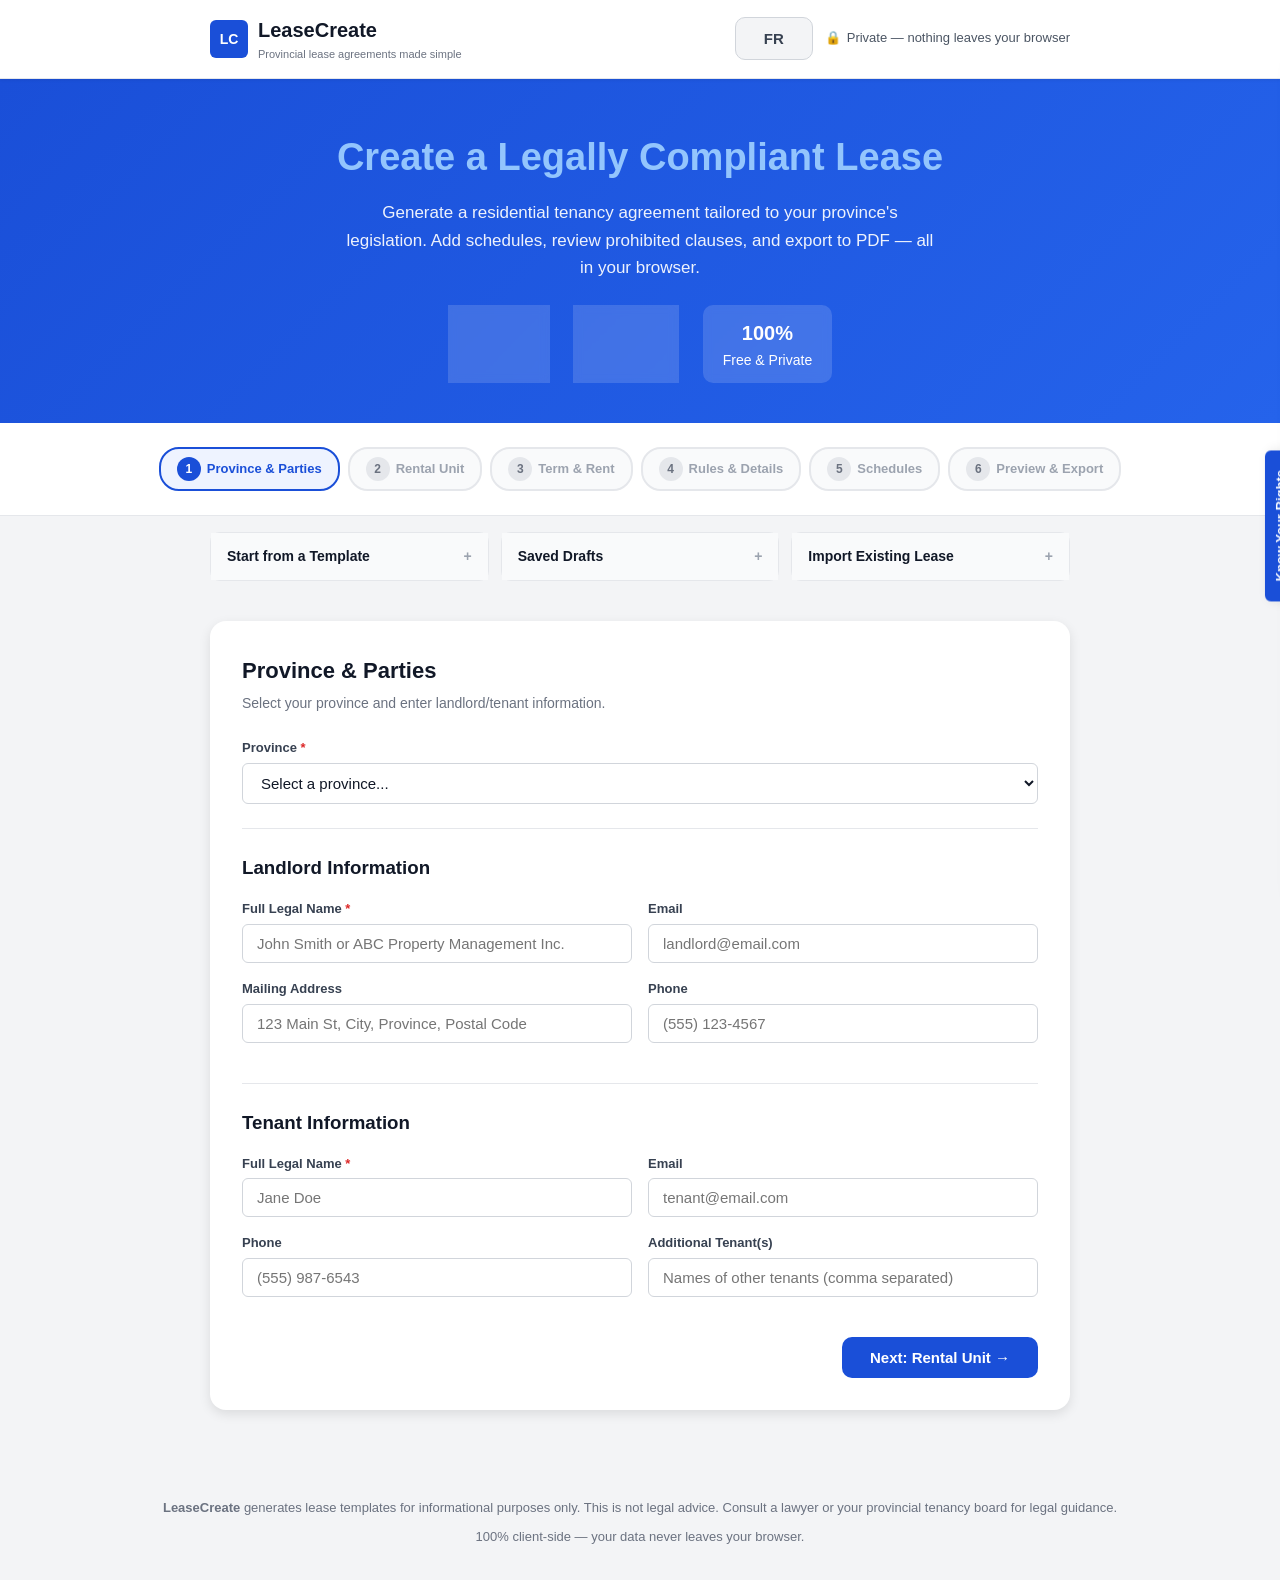
==== commit bc7d1e45: "Merge pull request #1 from x1erra/main fix: bug fixes in leasecreate (styles, app, generator, etc)" ====
--- a/leasecreate/index.html
+++ b/leasecreate/index.html
@@ -27,7 +27,7 @@
   }
   </script>
 
-  <link rel="stylesheet" href="css/styles.css" />
+  <link rel="stylesheet" href="/leasecreate/css/styles.css" />
 </head>
 <body>
 
@@ -510,6 +510,7 @@
   </p>
 </footer>
 
-<script src="js/bundle.js"></script>
+<script src="/leasecreate/js/bundle.js"></script>
+<script src="/leasecreate/js/print-pagination.js"></script>
 </body>
 </html>
--- a/leasecreate/css/styles.css
+++ b/leasecreate/css/styles.css
@@ -40,6 +40,10 @@
   --shadow-sm: 0 1px 3px rgba(0,0,0,.08);
   --shadow:    0 4px 12px rgba(0,0,0,.1);
   --shadow-lg: 0 8px 24px rgba(0,0,0,.12);
+  --print-page-height: 11in;
+  --print-page-margin-block: 20mm;
+  --print-page-margin-inline: 15mm;
+  --print-body-height: calc(var(--print-page-height) - (var(--print-page-margin-block) * 2));
 }
 
 html { scroll-behavior: smooth; }
@@ -990,8 +994,14 @@
 
 .drafts-save {
   display: flex;
+  flex-wrap: wrap;
   gap: 8px;
   margin-bottom: 12px;
+}
+
+.drafts-save .btn {
+  white-space: nowrap;
+  flex-shrink: 0;
 }
 
 .draft-name-input {
@@ -1027,8 +1037,10 @@
   border-radius: var(--radius-sm);
 }
 
-.draft-info strong { display: block; font-size: 14px; }
-.draft-info span { font-size: 11px; color: var(--gray-500); }
+.draft-info strong { display: block; font-size: 14px; color: var(--gray-900); }
+.draft-info span { display: block; font-size: 12px; color: var(--gray-500); }
+.drafts-panel, .drafts-panel * { color: var(--gray-900); }
+.drafts-panel .draft-info span { color: var(--gray-500); }
 
 .draft-actions { display: flex; gap: 6px; }
 
@@ -1091,11 +1103,11 @@
 
 .toolbar-section {
   flex: 1;
-  min-width: 200px;
+  min-width: 220px;
   background: var(--white);
   border: 1px solid var(--gray-200);
   border-radius: var(--radius);
-  overflow: hidden;
+  overflow: visible;
 }
 
 .toolbar-section summary {
@@ -1248,3 +1260,143 @@
 
   .lang-prompt { flex-direction: column; text-align: center; }
 }
+
+/* ── Print / PDF ────────────────────────────────────────────────────────────── */
+.print-page-break {
+  display: none !important;
+}
+
+@media print {
+  :root {
+    --print-page-height: 11in;
+    --print-page-margin-block: 20mm;
+    --print-page-margin-inline: 15mm;
+    --print-body-height: calc(var(--print-page-height) - (var(--print-page-margin-block) * 2));
+  }
+
+  /* Hide everything except the lease preview */
+  .site-header, .hero, .step-indicator, .toolbar-bar,
+  .rights-toggle, .rights-sidebar, .form-step,
+  .step-actions, footer, .toast, .autosave-banner,
+  .lang-prompt, #btn-export, #btn-edit, #btn-regenerate { display: none !important; }
+
+  body { background: white; margin: 0; padding: 0; font-size: 11pt; }
+
+  #lease-preview { padding: 0; margin: 0; }
+
+  .lease-section {
+    padding: 12pt 0;
+    margin: 0;
+    border-bottom: 1px solid #ccc;
+  }
+
+  .lease-header {
+    padding-bottom: 14pt;
+    border-bottom: 2px solid #000;
+  }
+
+  .print-page-group,
+  .print-keep-together,
+  .keep-together,
+  .avoid-page-break,
+  .lease-header,
+  .lease-note,
+  .lease-warning,
+  .lease-legal,
+  .signature-section,
+  .sig-grid,
+  .sig-pad-group,
+  .timeline-event {
+    break-inside: avoid;
+    page-break-inside: avoid;
+  }
+
+  .print-can-split {
+    break-inside: auto !important;
+    page-break-inside: auto !important;
+  }
+
+  .print-break-before-page,
+  .break-before-page,
+  .force-page-break {
+    break-before: page;
+    page-break-before: always;
+  }
+
+  .print-break-after-avoid,
+  .break-after-avoid,
+  h2,
+  h3,
+  thead {
+    break-after: avoid;
+    page-break-after: avoid;
+  }
+
+  .print-page-break {
+    display: block !important;
+    height: 0;
+    margin: 0;
+    padding: 0;
+    border: 0;
+    break-before: page;
+    page-break-before: always;
+  }
+
+  .timeline {
+    font-size: 8.5pt;
+  }
+
+  .timeline-event {
+    padding: 4pt 0;
+  }
+
+  .timeline-title { font-size: 11pt; margin-bottom: 6pt; }
+  .timeline-date  { font-size: 8pt; }
+  .timeline-label { font-size: 9pt; }
+  .timeline-desc  { font-size: 8pt; }
+
+  .lease-section p,
+  .lease-section li,
+  .lease-section .lease-field,
+  .lease-section .sig-block {
+    break-inside: avoid;
+    page-break-inside: avoid;
+    widows: 3;
+    orphans: 3;
+  }
+
+  /* Keep each table row whole; keep header rows with the first data row */
+  tr {
+    break-inside: avoid;
+    page-break-inside: avoid;
+  }
+
+  thead {
+    display: table-header-group;
+  }
+
+  tfoot {
+    display: table-footer-group;
+  }
+
+  .lease-table {
+    break-inside: auto;
+    page-break-inside: auto;
+  }
+
+  thead {
+    break-after: avoid;
+    page-break-after: avoid;
+  }
+
+  h2, h3 {
+    widows: 3;
+    orphans: 3;
+  }
+
+  /* Page margins */
+  @page {
+    margin: var(--print-page-margin-block) var(--print-page-margin-inline);
+    size: letter;
+  }
+}
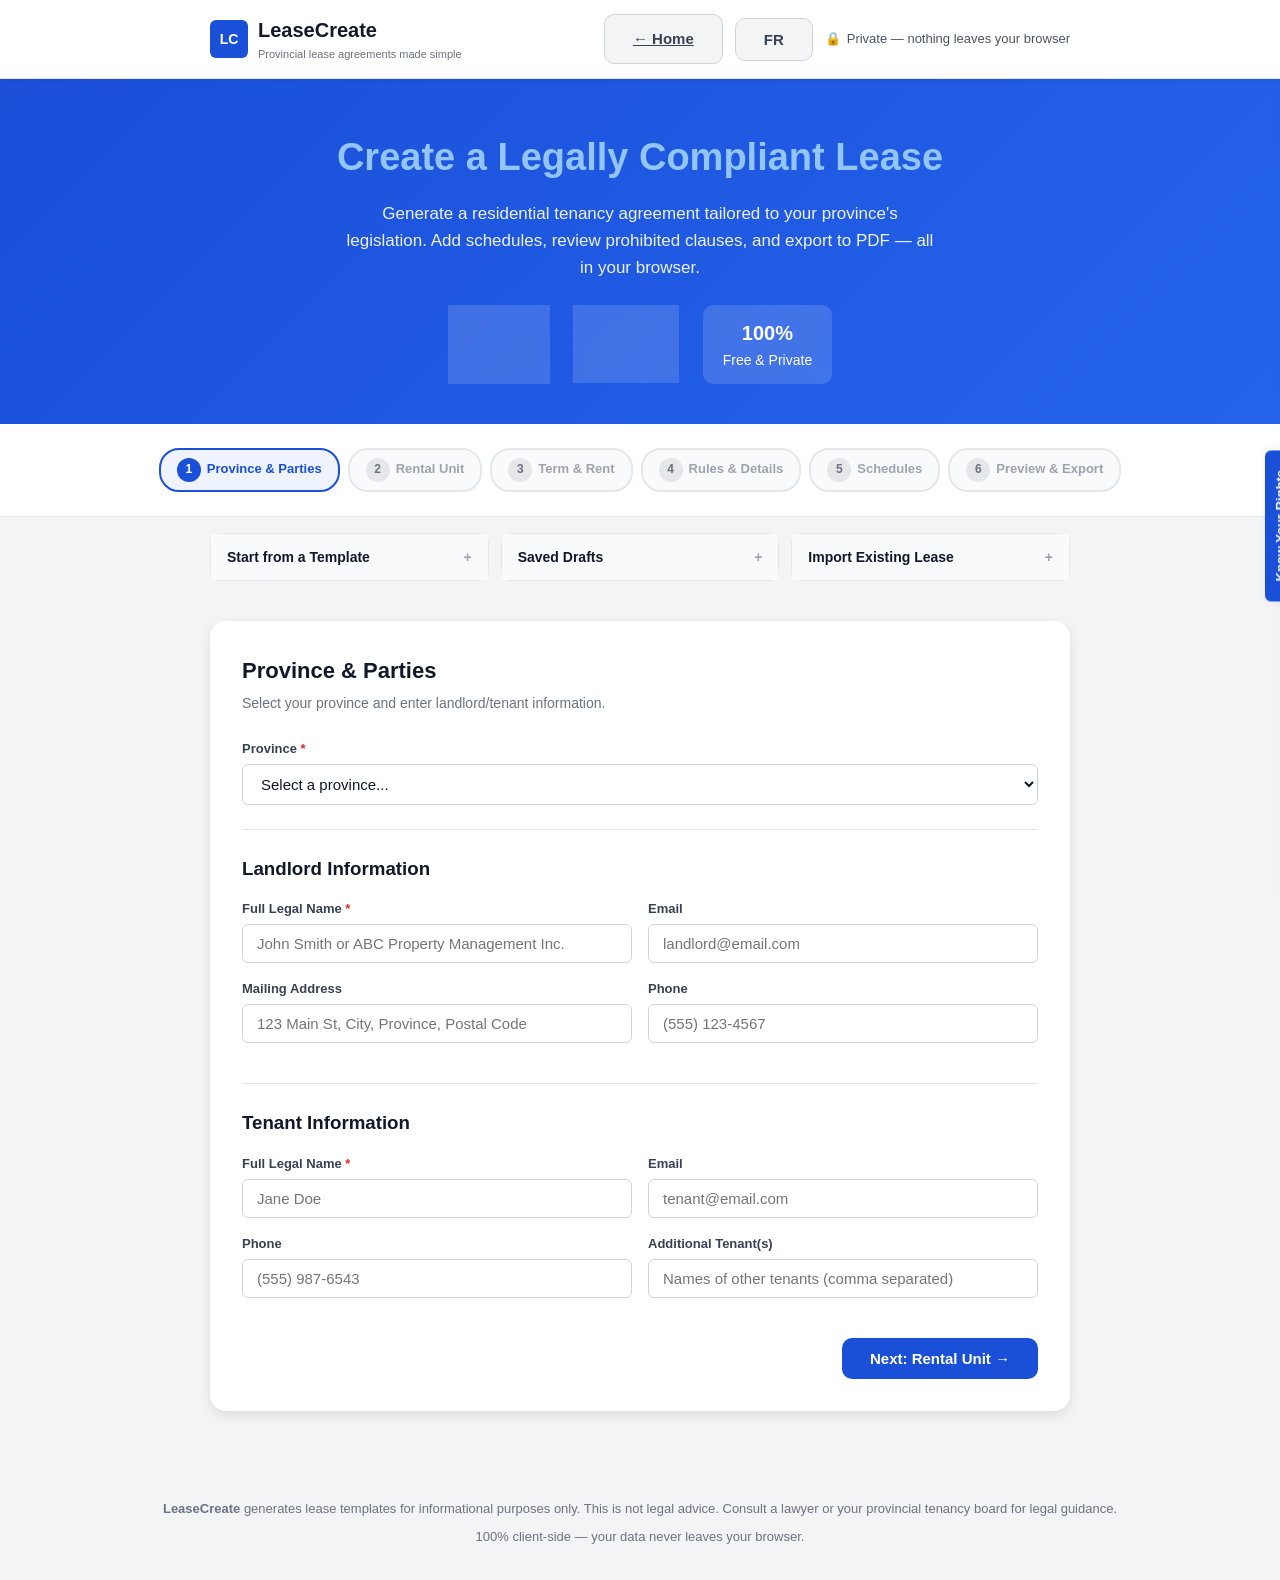
==== commit 3bad75c5: "Add Home button to header; fix draft deletion not fully clearing list - Header: add ← Home link butt" ====
--- a/leasecreate/index.html
+++ b/leasecreate/index.html
@@ -42,6 +42,7 @@
       </div>
     </a>
     <div class="header-actions">
+      <a href="/" class="btn btn-sm btn-secondary" aria-label="Back to home">&#8592; Home</a>
       <button class="btn btn-sm btn-secondary" id="lang-switch" title="Toggle French/English">FR</button>
       <div class="header-badge">
         <span>&#128274;</span> <span data-i18n="app.privacy">Private — nothing leaves your browser</span>
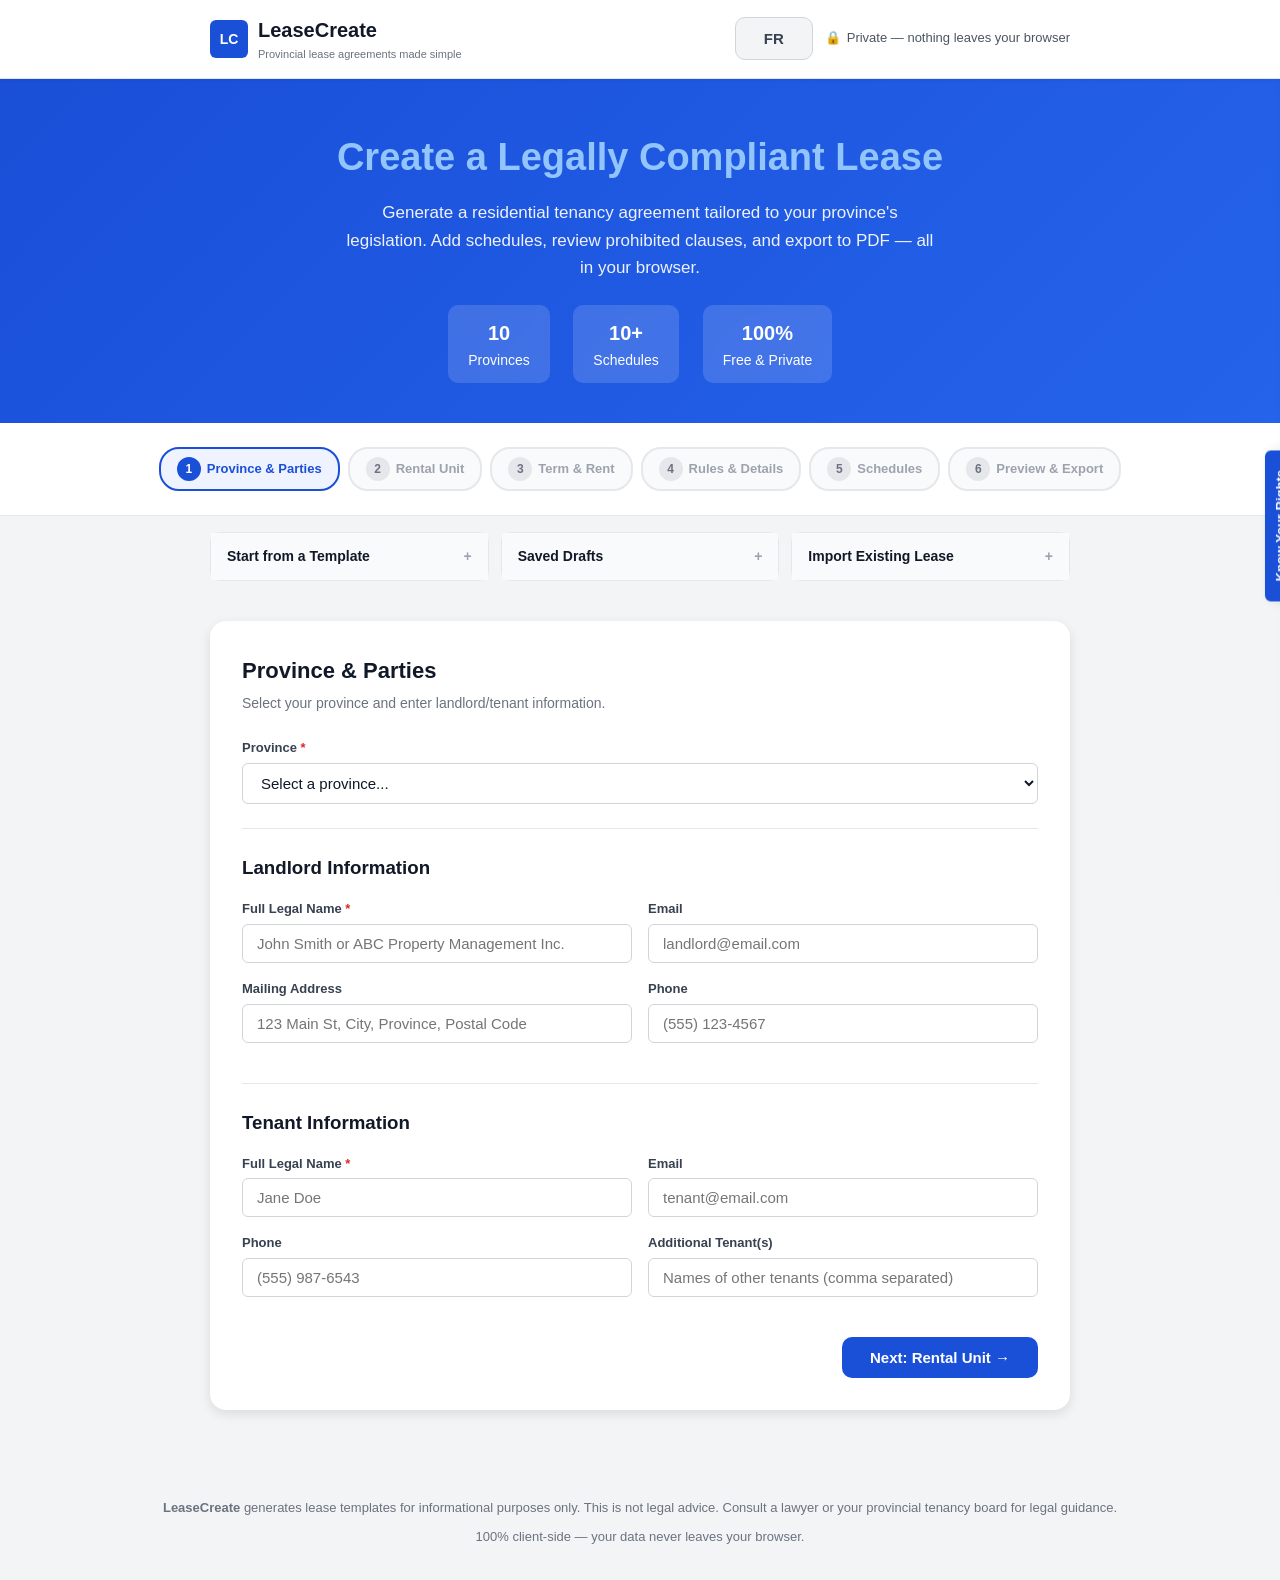
==== commit b9bb60b9: "Remove Home button from LeaseCreate header Co-Authored-By: Claude Sonnet 4.6 <noreply@anthropic.com>" ====
--- a/leasecreate/index.html
+++ b/leasecreate/index.html
@@ -42,8 +42,7 @@
       </div>
     </a>
     <div class="header-actions">
-      <a href="/" class="btn btn-sm btn-secondary" aria-label="Back to home">&#8592; Home</a>
-      <button class="btn btn-sm btn-secondary" id="lang-switch" title="Toggle French/English">FR</button>
+<button class="btn btn-sm btn-secondary" id="lang-switch" title="Toggle French/English">FR</button>
       <div class="header-badge">
         <span>&#128274;</span> <span data-i18n="app.privacy">Private — nothing leaves your browser</span>
       </div>
